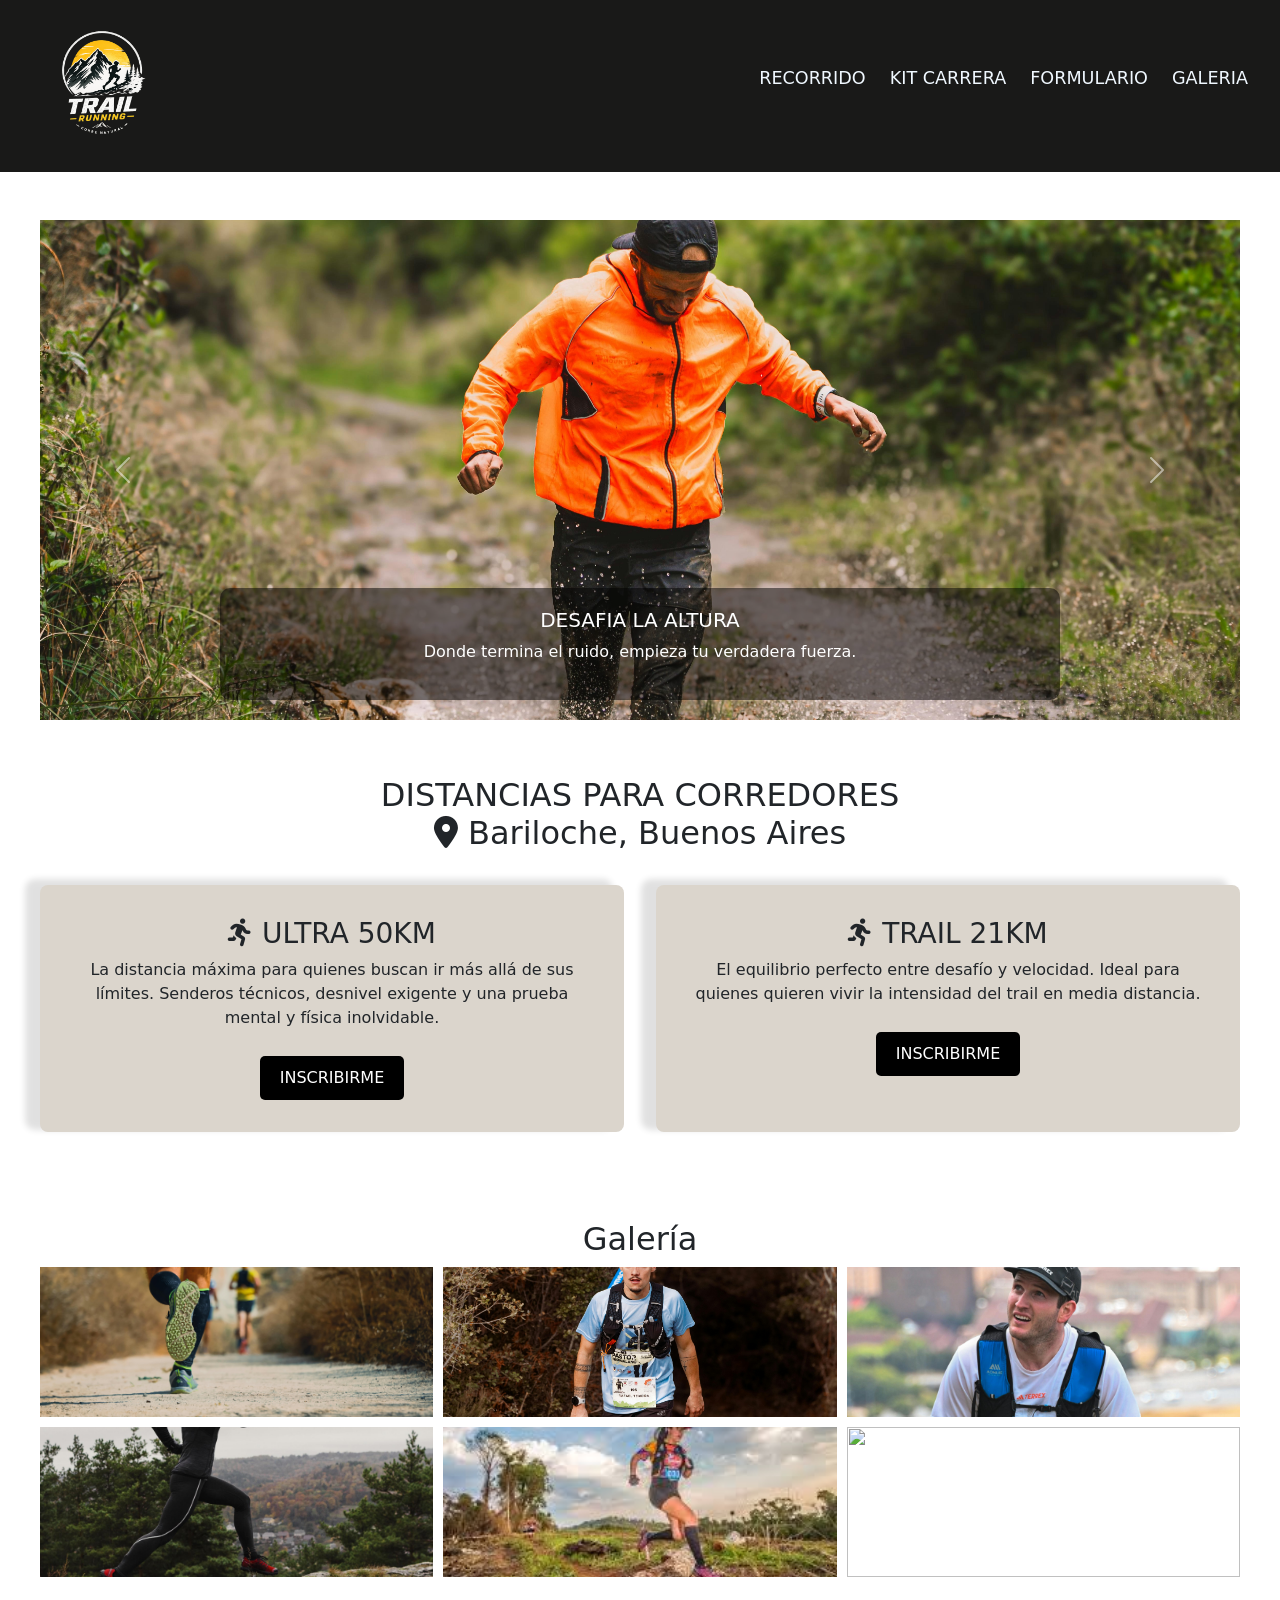
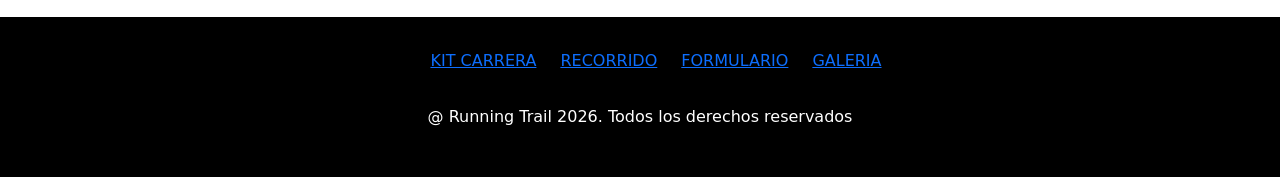
==== index.html @ 71e3067d "cambio nombre a index" ====
<!DOCTYPE html>
<html lang="es">
<head>
  <meta charset="UTF-8">
  <meta name="viewport" content="width=device-width, initial-scale=1.0">
  <title>Trail Running 20K</title>
 <link rel="stylesheet" href="css/style.css"> 

  <link href="https://fonts.googleapis.com/css2?family=Lexend&display=swap" rel="stylesheet">

  <link href="https://cdn.jsdelivr.net/npm/bootstrap@5.3.3/dist/css/bootstrap.min.css" rel="stylesheet">

   <link rel="stylesheet" href="https://cdnjs.cloudflare.com/ajax/libs/font-awesome/6.5.0/css/all.min.css">
</head>

<body class="20km.html">

  <header>
    <nav class="menu-nav"> 
      <img class="logo" src="img/logo2.jpg" alt="logo">

    <ul>
        <li><a href="#RECORRIDO">RECORRIDO</a></li>
        <li><a href="#KITCARRERA">KIT CARRERA</a></li>
        <li><a href="formulario.html">FORMULARIO</a></li> 
        <li><a href="#GALERIA">GALERIA</a></li>
      </ul>
    </nav>
  </header>

  <!-- MAIN -->
  <main>
    <div id="carouselExampleDark" class="carousel slide">
  <div class="carousel-inner">
    <div class="carousel-item active" data-bs-interval="10000">
      <img src="./img/imgcentro.jpg" class="d-block w-100" alt="...">
      <div class="carousel-caption d-none d-md-block">
        <h5>DESAFIA LA ALTURA</h5>
        <p>Donde termina el ruido, empieza tu verdadera fuerza.</p>
      </div>
    </div>
    <div class="carousel-item" data-bs-interval="2000">
      <img src="img/centro.jpg" class="d-block w-100" alt="...">
      <div class="carousel-caption d-none d-md-block">
        <h5>SIN EXCUSAS</h5>
        <p>Saltar el miedo. Correr hacia lo imposible .</p>
      </div>
    </div>
    <div class="carousel-item">
      <img src="img/running.feli.trail.jpg" class="d-block w-100" alt="...">
      <div class="carousel-caption d-none d-md-block">
        <h5>CRUZA LA META</h5>
        <p>No llegaste entero, llegaste invencible</p>
      </div>
    </div>
  </div>
   <button class="carousel-control-prev" type="button" data-bs-target="#carouselExampleDark" data-bs-slide="prev">
    <span class="carousel-control-prev-icon" aria-hidden="true"></span>
    <span class="visually-hidden">Previous</span>
  </button>
  <button class="carousel-control-next" type="button" data-bs-target="#carouselExampleDark" data-bs-slide="next">
    <span class="carousel-control-next-icon" aria-hidden="true"></span>
    <span class="visually-hidden">Next</span>
  </button>
</div>

    <!-- CARDS -->
    <section class="distancia-section"> 
      <h2>DISTANCIAS PARA CORREDORES
        <p><i class="fa-solid fa-location-dot"></i> Bariloche, Buenos Aires</p>
      </h2>
      <div class="distancia-container">
      <div class="distancia-card">
        <h3><i class="fa-solid fa-person-running"></i> ULTRA 50KM</h3>
        <p>La distancia máxima para quienes buscan ir más allá de sus límites.
        Senderos técnicos, desnivel exigente y una prueba mental y física inolvidable. </p> 
    <a href="#" class="btn-inscribirme">INSCRIBIRME</a>
      </div>

        <div class="distancia-card">
          <h3><i class="fa-solid fa-person-running"></i> TRAIL 21KM</h3>
          <p>El equilibrio perfecto entre desafío y velocidad. Ideal para quienes quieren vivir la intensidad del trail en media distancia. </p>
        <a href="#" class="btn-inscribirme">INSCRIBIRME</a>
        </div>
      </div>
    </section>
</main>

</section>
    <!-- GALERIA -->
    <section id="galeria">
      <h2>Galería</h2>

      <div class="grid-galeria">
        <img src="img/img1.jpg">
        <img src="img/centro.jpg">
        <img src="img/imagenx.jpg">
        <img src="img/card2.jpg">
        <img src="img/images.run.fem.jpg">
        <img src="img/img6.jpg">
      </div>
    </section>

  <!-- FOOTER -->
  <footer>
  <ul class="footer-nav">
 <li><a href="#CARRERA">KIT CARRERA</a></li>
 <li><a href="#RECORRIDO">RECORRIDO</a></li>
  <li><a href="formulario.html">FORMULARIO</a></li>
 <li><a href="#GALERIA">GALERIA</a></li>
  </ul>
    <p>@ Running Trail 2026. Todos los derechos reservados</p>
  </footer>
<script src="https://cdn.jsdelivr.net/npm/bootstrap@5.3.3/dist/js/bootstrap.bundle.min.js"></script>
</body>
</html>
---- css/style.css ----
*{
margin: 0;
padding: 0;
box-sizing: border-box ;  
}

body{ 
  background-color:white;
  min-height: 100vh;
  display: flex;
  flex-direction: column;
  font-family: 'Lexend', sans-serif;
}

/*HOME*/
header{
position: relative;
z-index: 1000; /*puse esto xq el carousel me tapaba el header y no me redireccionaba a la otra pag*/
  background-color: #191918;
  padding: 1rem 2rem;
}

.menu-nav{
  display:flex;
  justify-content: space-between;
  align-items: center;
}

.logo {
    width: 140px;
}

.menu-nav ul{
  display: flex;
  gap: 1.5rem;
  list-style: none;
}

.menu-nav a{
  text-decoration: none;
  font-size: 1.1rem;
  color: aliceblue;
  transition: 0.3s;
}

@media (max-width: 768px) {
  .distancia-container {
    flex-direction: column;
  }

  .grid-galeria {
    grid-template-columns: 1fr;
  }
}
.menu-nav a:hover {
  color: orange;
}
.carousel{
 width: 95%;
  margin: 40px auto;
}
.carousel-caption{ 
  background-color: rgba(0.1, 0.1, 0.1, 0.5);
  padding: 10px;
  border-radius: 10px;
}

.carousel-inner { 
padding: 0.5rem;
}

.carousel-item img {
  height: 500px;      
  object-fit: cover;   
}

h2 {
  margin: 3rem auto;
  margin-bottom: 70px;
  text-align: center;
}

/*CARD DISTANCIAS*/
.distancia-section{
  max-width: 1200px;
  margin: 3rem auto;
  text-align: center;
}

.distancia-container{
  display: flex;
  gap: 2rem;
  margin-top: 2rem;
}

.distancia-card{
  background-color: #dbd5cc;
  padding: 2rem;
  border-radius: 8px;
  flex: 1;
  min-width: 300px;
  box-shadow: -13px -4px 6px 2px rgba(0, 0, 0, 0.12);
}

/*boton de inscripcion*/
.btn-inscribirme {
  display: inline-block;
  margin-top: 10px;
  padding: 10px 20px;
  background-color: black;
  color: white;
  text-decoration: none;
  border-radius: 5px;
}
/* GALERIA */
#galeria {
  padding: 40px;
  text-align: center;
}

.grid-galeria {
  display: grid;
  grid-template-columns: repeat(3, 1fr);
  gap: 10px;
}

.grid-galeria img {
  width: 100%;
  height: 150px;
  object-fit: cover;
}

/* CONTACTO */
#contacto {
  padding: 40px;
}

form {
  display: flex;
  flex-direction: column;
  max-width: 400px;
  margin: auto;
}

input, textarea, select {
  margin-bottom: 10px;
  padding: 8px;
}

/* FOOTER */
footer {
  background-color: black;
  color: white;
  padding: 2rem;
  margin-top: auto;
  text-align: center;

  display: flex;
  flex-direction: column;
  align-items: center;
  gap: 1rem;
}
.footer-nav{
  display: flex;
  justify-content: space-between;
  gap: 1.5rem;
  list-style: none;
}

/* FORMULARIO */
.formulario {
  color: #dbd5cc;
  background-image: url("../img/fondo.jpg");
  background-size: cover;
  background-position: center;
}
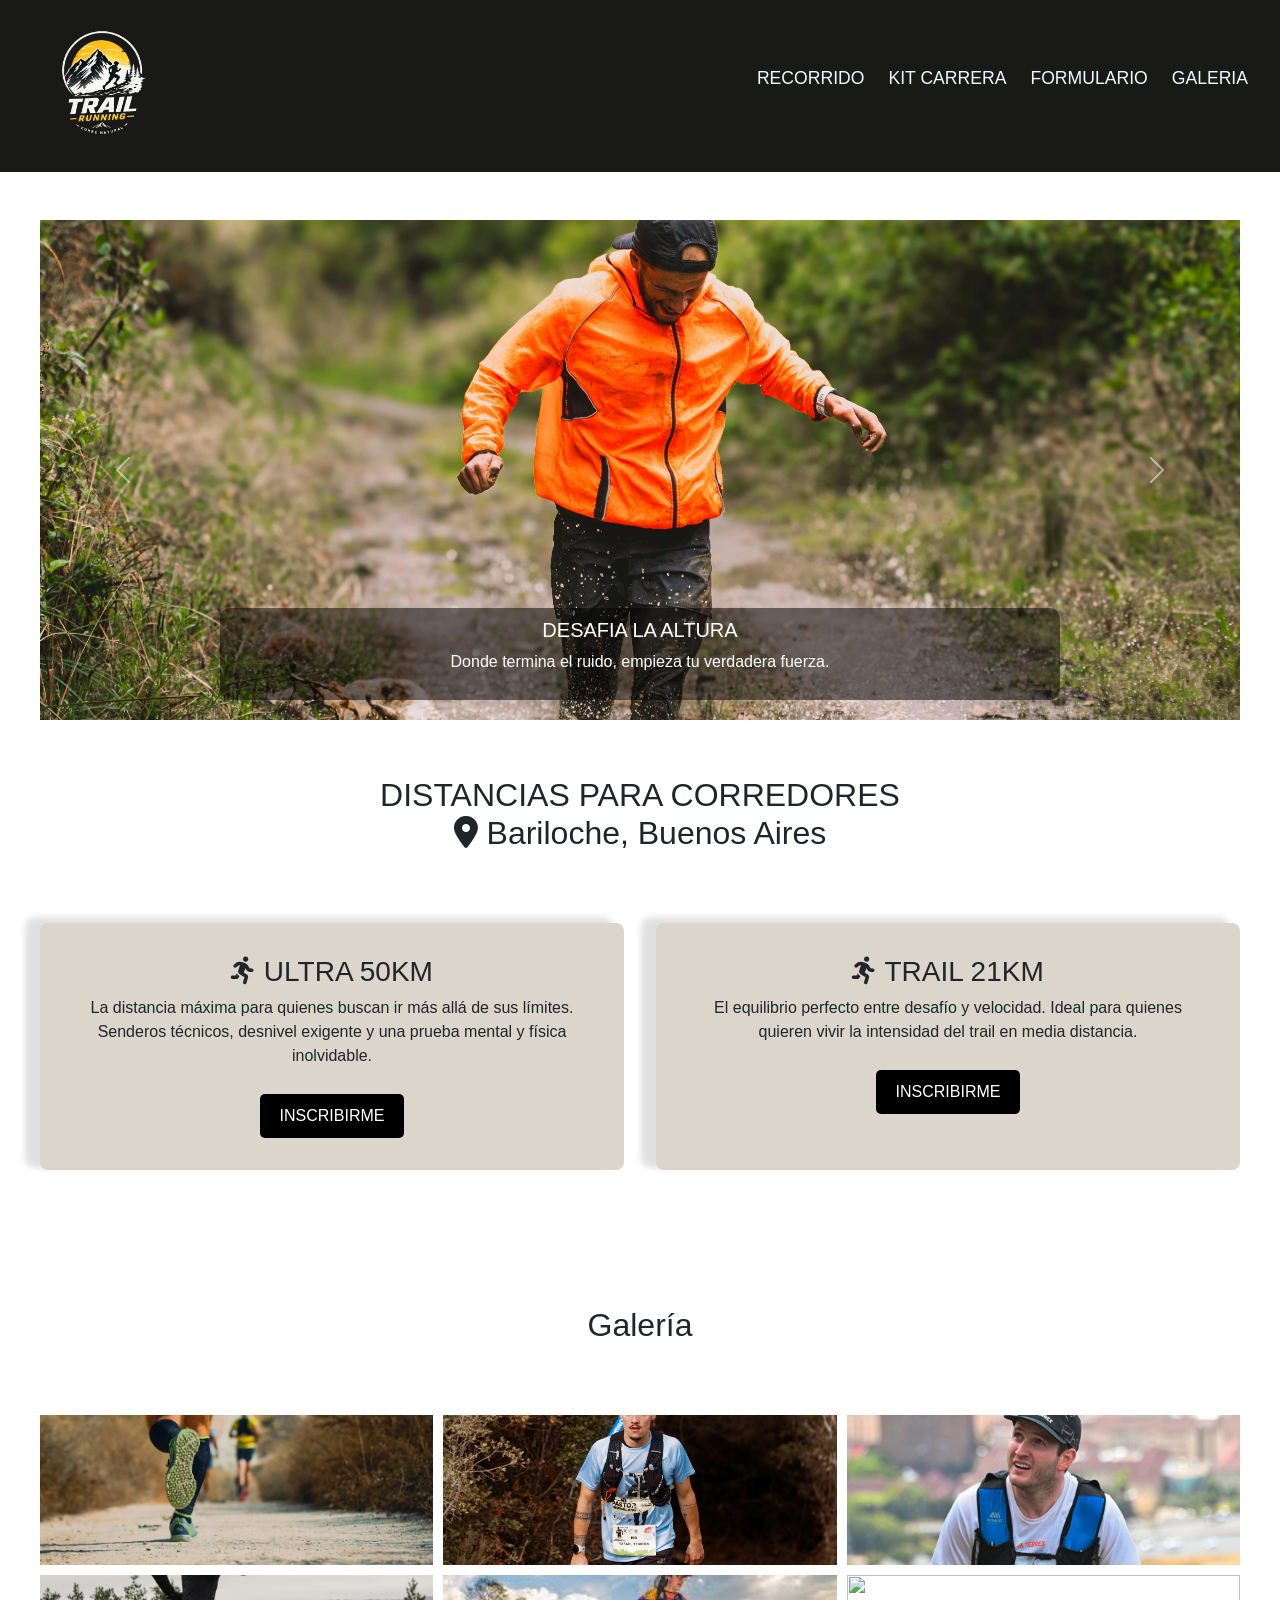
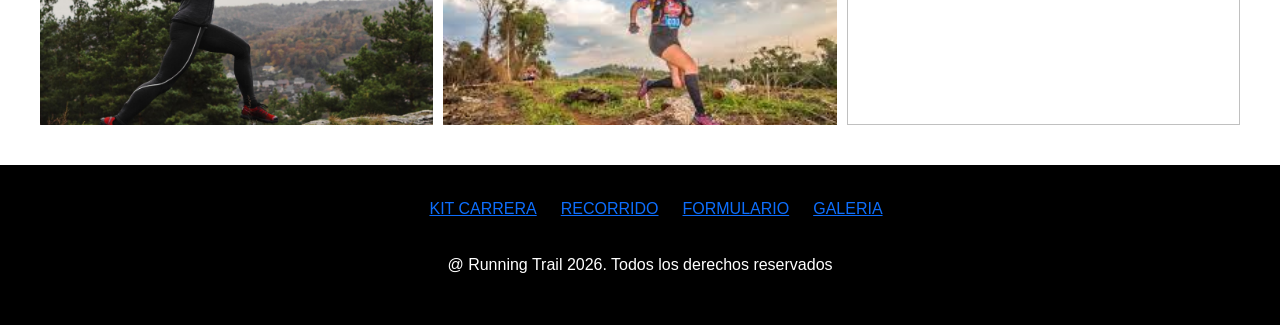
==== commit c715b021: "entrega final" ====
--- a/index.html
+++ b/index.html
@@ -4,24 +4,20 @@
   <meta charset="UTF-8">
   <meta name="viewport" content="width=device-width, initial-scale=1.0">
   <title>Trail Running 20K</title>
- <link rel="stylesheet" href="css/style.css"> 
-
+   <link href="https://cdn.jsdelivr.net/npm/bootstrap@5.3.3/dist/css/bootstrap.min.css" rel="stylesheet">
   <link href="https://fonts.googleapis.com/css2?family=Lexend&display=swap" rel="stylesheet">
-
-  <link href="https://cdn.jsdelivr.net/npm/bootstrap@5.3.3/dist/css/bootstrap.min.css" rel="stylesheet">
-
    <link rel="stylesheet" href="https://cdnjs.cloudflare.com/ajax/libs/font-awesome/6.5.0/css/all.min.css">
+   <link rel="stylesheet" href="css/style.css">
 </head>
 
-<body class="20km.html">
-
+<body class="home-20km">
   <header>
     <nav class="menu-nav"> 
       <img class="logo" src="img/logo2.jpg" alt="logo">
 
-    <ul>
+    <ul class="lista-menu">
         <li><a href="#RECORRIDO">RECORRIDO</a></li>
-        <li><a href="#KITCARRERA">KIT CARRERA</a></li>
+        <li><a href="kitcarrera.html">KIT CARRERA</a></li>
         <li><a href="formulario.html">FORMULARIO</a></li> 
         <li><a href="#GALERIA">GALERIA</a></li>
       </ul>
@@ -104,7 +100,7 @@
   <!-- FOOTER -->
   <footer>
   <ul class="footer-nav">
- <li><a href="#CARRERA">KIT CARRERA</a></li>
+ <li><a href="kitcarrera.html">KIT CARRERA</a></li>
  <li><a href="#RECORRIDO">RECORRIDO</a></li>
   <li><a href="formulario.html">FORMULARIO</a></li>
  <li><a href="#GALERIA">GALERIA</a></li>
--- a/css/style.css
+++ b/css/style.css
@@ -10,6 +10,7 @@
   display: flex;
   flex-direction: column;
   font-family: 'Lexend', sans-serif;
+
 }
 
 /*HOME*/
@@ -52,9 +53,7 @@
     grid-template-columns: 1fr;
   }
 }
-.menu-nav a:hover {
-  color: orange;
-}
+
 .carousel{
  width: 95%;
   margin: 40px auto;
